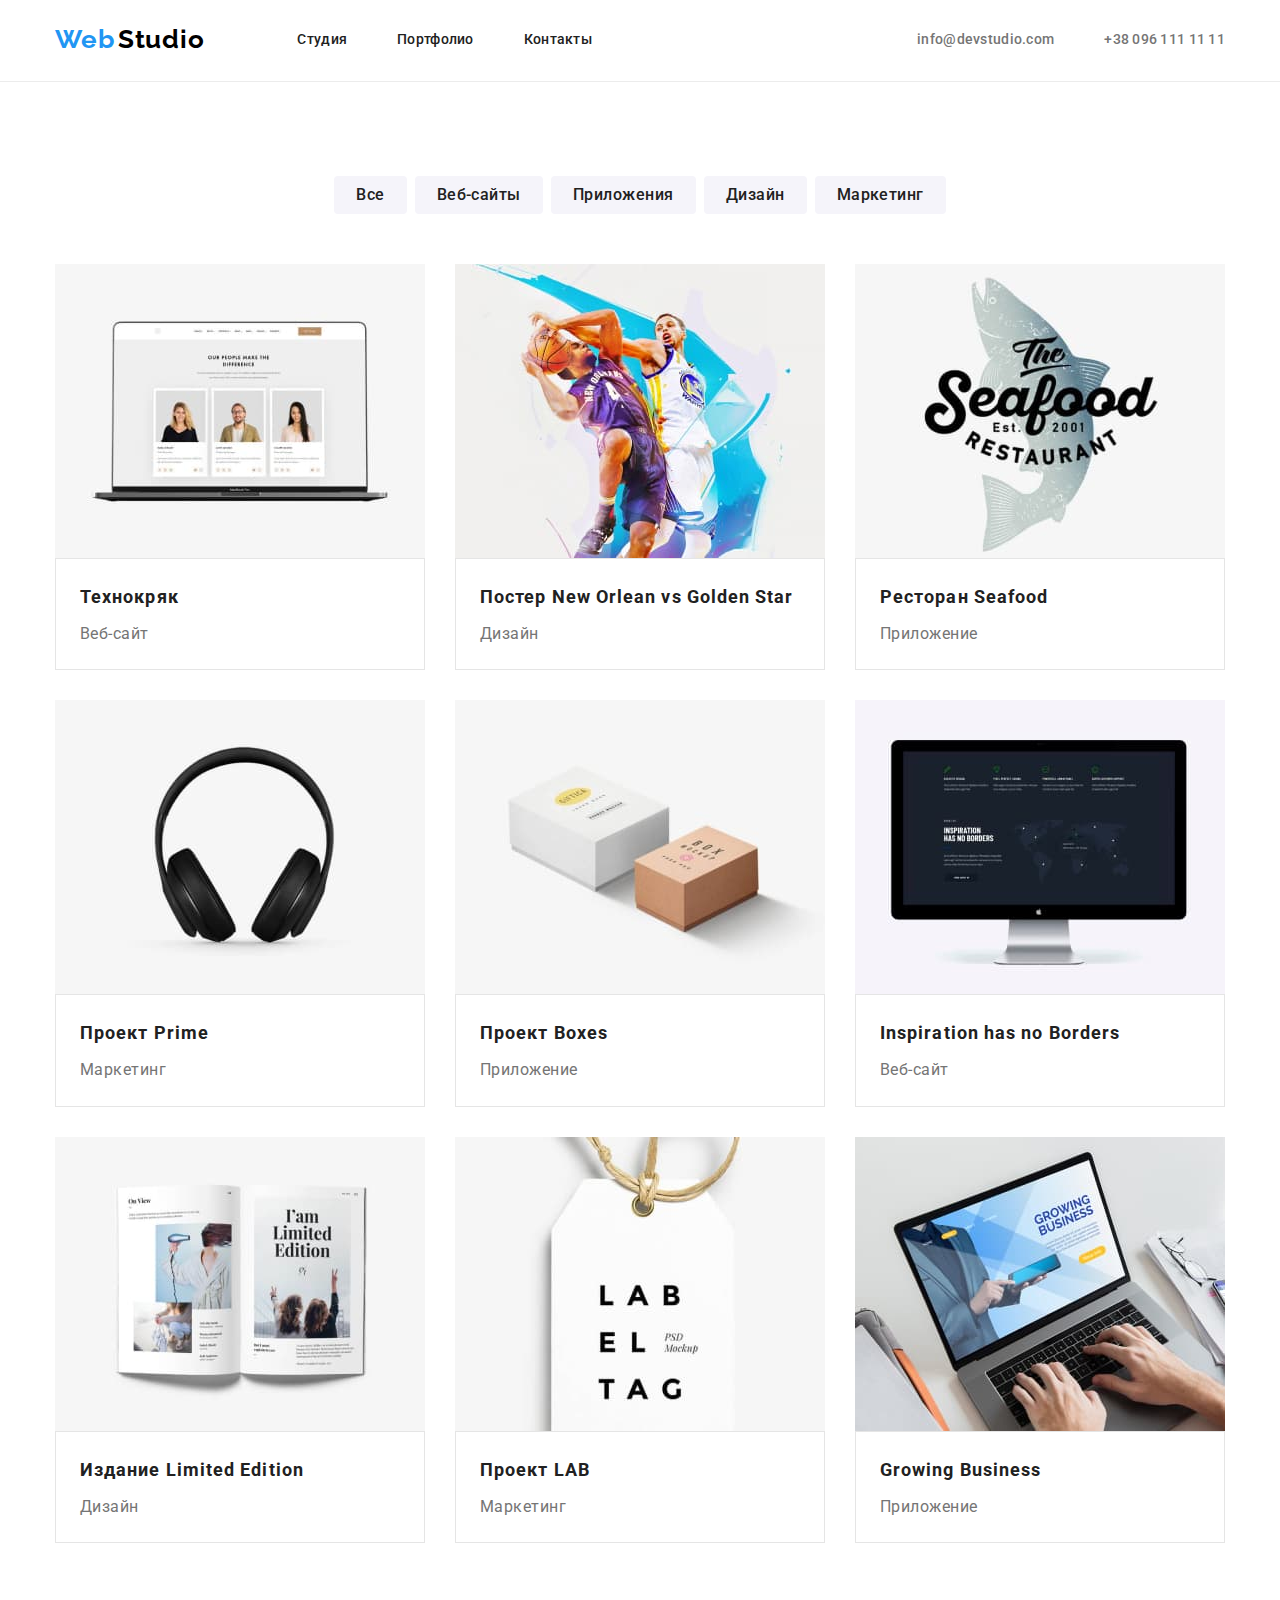
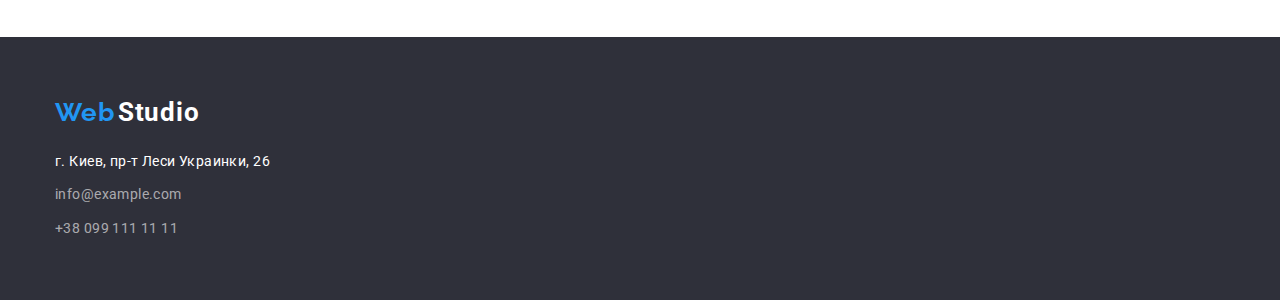
==== portfolio.html @ 3d8e8d91 "baza hw4" ====
<!DOCTYPE html>
<html lang="ru">
  <head>
    <meta charset="UTF-8" />
    <meta http-equiv="X-UA-Compatible" content="IE=edge" />
    <meta name="viewport" content="width=device-width, initial-scale=1.0" />
    <meta name="description" content="Вивчення основ HTML5 для новачків" />
    <title>HW03-1</title>
    <!-- нормалізатор -->
    <link
      rel="stylesheet"
      href="https://cdnjs.cloudflare.com/ajax/libs/modern-normalize/1.0.0/modern-normalize.min.css"
    />
    <link rel="stylesheet" href="css/styles.css" />
    <link
      href="https://fonts.googleapis.com/css2?family=Raleway:wght@700&family=Roboto:wght@400;500;700;900&display=swap"
      rel="stylesheet"
    />
  </head>
  <body>
    <!--шапка сторінки-->
    <header class="header">
      <div class="container box-header">
        <!--навігація сторінки-->
        <nav class="box-nav">
          <div class="header-link">
            <a class="list" href="index.html"
              ><span class="logo-web">Web</span>
              <span class="logo-header">Studio</span>
            </a>
          </div>

          <ul class="header-items list">
            <li class="header-item">
              <a class="list" href="./index.html">Студия</a>
            </li>
            <li class="header-item">
              <a class="list" href="./portfolio.html">Портфолио</a>
            </li>
            <li class="header-item">
              <a class="list" href="Контакты">Контакты</a>
            </li>
          </ul>
        </nav>

        <ul class="box-contacts list">
          <li class="contact">
            <a class="list" href="info@devstudio.com"
              >info@devstudio.com</a
            >
          </li>
          <li class="contact">
            <a class="list" href="tel:+380961111111">+38 096 111 11 11</a>
          </li>
        </ul>
      </div>
    </header>

    <!-- унікальний контент сторінки -->
    <main>
      <h1 class="visually-hidden">портфоліо</h1>
      <section class=" portfolio section">
        <!-- filters -->
        <h2 class="visually-hidden">кнопки переходу по типам проектів</h2>
        <ul class="filters container list">
          <li class="button-filter-list">
            <button class="button-filter" type="button">Все</button>
          </li>
          <li class="button-filter-list">
            <button class="button-filter" type="button">Веб-сайты</button>
          </li>
          <li class="button-filter-list">
            <button class="button-filter" type="button">Приложения</button>
          </li>
          <li class="button-filter-list">
            <button class="button-filter" type="button">Дизайн</button>
          </li>
          <li class="button-filter-list">
            <button class="button-filter" type="button">Маркетинг</button>
          </li>
        </ul>
        <!-- projects -->
        <h2 class="visually-hidden">проекти</h2>
        <ul class="container project-cards list">
          <li class="project-card">
            <img
              src="./images/projects/img-1.jpg"
              alt="на мониторе изображеньі три карточки с фото людей и описанием"
              width="370"
              height="294"
            />
            <div class="project-text">
              <h3 class="project-name">Технокряк</h3>
              <p class="project-type">Веб-сайт</p>
            </div>
          </li>

          <li class="project-card">
            <img
              src="./images/projects/img-2.jpg"
              alt="два баскетболиста Нью Ороеан и Голден Стар в прьіжке"
              width="370"
              height="294"
            />
            <div class="project-text">
              <h3 class="project-name">Постер New Orlean vs Golden Star</h3>
              <p class="project-type">Дизайн</p>
            </div>
          </li>

          <li class="project-card">
            <img
              src="./images/projects/img-3.jpg"
              alt="ємблема ресторана сифуд"
              width="370"
              height="294"
            />
            <div class="project-text">
              <h3 class="project-name">Ресторан Seafood</h3>
              <p class="project-type">Приложение</p>
            </div>
          </li>

          <li class="project-card">
            <img
              src="./images/projects/img-4.jpg"
              alt="черньіе наушники"
              width="370"
              height="294"
            />
            <div class="project-text">
              <h3 class="project-name">Проект Prime</h3>
              <p class="project-type">Маркетинг</p>
            </div>
          </li>

          <li class="project-card">
            <img
              src="./images/projects/img-5.jpg"
              alt="две коробки разного размера"
              width="370"
              height="294"
            />
            <div class="project-text">
              <h3 class="project-name">Проект Boxes</h3>
              <p class="project-type">Приложение</p>
            </div>
          </li>

          <li class="project-card">
            <img
              src="./images/projects/img-6.jpg"
              alt="карта мира и колонки с текстом"
              width="370"
              height="294"
            />
            <div class="project-text">
              <h3 class="project-name">Inspiration has no Borders</h3>
              <p class="project-type">Веб-сайт</p>
            </div>
          </li>

          <li class="project-card">
            <img
              src="./images/projects/img-7.jpg"
              alt="брошюра с текстом ай єм лимитед єдишн"
              width="370"
              height="294"
            />
            <div class="project-text">
              <h3 class="project-name">Издание Limited Edition</h3>
              <p class="project-type">Дизайн</p>
            </div>
          </li>

          <li class="project-card">
            <img
              src="./images/projects/img-8.jpg"
              alt="єтикетка лаб єль таг"
              width="370"
              height="294"
            />
            <div class="project-text">
              <h3 class="project-name">Проект LAB</h3>
              <p class="project-type">Маркетинг</p>
            </div>
          </li>

          <li class="project-card">
            <img
              src="./images/projects/img-9.jpg"
              alt="лаптоп программиста с заставкой Гроавин бизнес"
              width="370"
              height="294"
            />
            <div class="project-text">
              <h3 class="project-name">Growing Business</h3>
              <p class="project-type">Приложение</p>
            </div>
          </li>
        </ul>
      </section>
    </main>
    <!-- підвал сторінки -->
    <footer class="footer">
        <div class="container">
          <a class="footer-link list" href="index.html"
            ><span class="logo-web">Web</span>
            <span class="logo-footer">Studio</span>
          </a>
          <address>
            <ul class="adress-list list">
              <li>
                <p class="adress-text">г. Киев, пр-т Леси Украинки, 26</p>
              </li>
              <li class="adress-link">
                <a class="list" href="info@example.com"
                  >info@example.com</a
                >
              </li>
              <li class="adress-link">
                <a class="list" href="tel:+380991111111"
                  >+38 099 111 11 11</a
                >
              </li>
            </ul>
          </address>
        </div>
      </footer>
    </body>
  </html>
---- css/styles.css ----
:root{
    /* colors */
    --brand-color: #2196F3;
    --logo-color: #000000;
    --text-first: #212121;
    --text-second: #757575;
    --text-third-tlbgc: #FFFFFF;
    --header-line: #ECECEC;
    --bgc-ourcom: #F5F4FA; 
    --bgc-foot-hero: #2F303A;
    --adress-link: rgba(255, 255, 255, 0.6);
    --border-card: #EEEEEE;
    --portfolio-bgc: #E5E5E5;
}

html {
    box-sizing: border-box;
}
*,
*::after,
*::before {
    box-sizing: inherit;
}

/* Стили для обнуления верхних отступов у элементов */
h1,
h2,
h3,
h4,
h5,
h6,
p {
    margin-top: 0;
}

/* Класс для обнуления базовых свойств у списков (ul) */
.list {
    list-style: none;
    padding-left: 0;
    margin: 0;
    text-decoration: none;
    color: inherit;
    font-style: normal;
}

.visually-hidden {
    position: absolute;
    white-space: nowrap;
    width: 1px;
    height: 1px;
    overflow: hidden;
    border: 0;
    padding: 0;
    clip: rect(0 0 0 0);
    clip-path: inset(50%);
    margin: -1px;
}

body {
    font-family:'Roboto','Ralewey','sans-serif';
    font-size: 14px;
    line-height: 1.7;
    letter-spacing: 0.03em;  
    color: #212121; 
    margin: 0;    
}

.container{
    width: 1200px;
    margin-right: auto;
    margin-left: auto;
    padding: 0 15px;
}

.section{
    padding-top: 94px;
    padding-bottom: 94px;
}

img{
    display: block;
}

/* header */
/* nav */
/* logo */
.header{
    border-bottom: 1px solid var(--header-line);
    padding-top: 24px;
    padding-bottom: 25px;
}

.box-header{
    display: flex;
    background-color: var(--text-third-tlbgc);
    justify-content: space-between;
}

.box-nav{
    display: flex;
    align-items: center;
}

.header-link{
    padding: 0px;
    margin-right: 93px;
}


.logo-web{
    color:var(--brand-color);
    font-family: 'Raleway';
    font-style: normal;
    font-weight: 700;
    font-size: 26px;
    line-height: 1.2;
    letter-spacing: 0.03em;  
}

.logo-header{
    color:var(--logo-color);
    font-family: 'Raleway';
    font-style: normal;
    font-weight: 700;
    font-size: 26px;
    line-height: 1.2;
    letter-spacing: 0.03em;
}


    
/* header-items */
.header-items{
    display: flex;
    align-items: center;
}

.header-item {
    color:var(--text-first);
    font-weight: 500;
    font-size: 14px;
    line-height: 1.1;
    letter-spacing: 0.02em;

}

.header-item:not(:last-child){
    margin-right: 50px;
}

.header-item:hover, :focus{
    color:var(--brand-color);
}

/* header-contact */

.box-contacts{
    display: flex;
    align-items: center;
}


.contact {
    color: var(--text-second);
    font-weight: 500;
    font-size: 14px;
    line-height: 1.1;
    letter-spacing: 0.02em;
}

.contact:not(:last-child){
    margin-right: 50px;
}


.contact:hover,:focus{
    color: var(--brand-color);
}

/* main */
/* hero */
.hero {
    background-color: var(--bgc-foot-hero);
    text-align: center;
    padding-top: 200px;
    padding-bottom: 200px;

}
.hero-title {
    font-weight: 900;
    font-size: 44px;
    line-height: 1.4;
    text-align: center;
    letter-spacing: 0.06em;
    text-transform: uppercase;
    color: var(--text-third-tlbgc);
    margin-bottom: 30px;
}

.button-hero{
    background-color: var(--brand-color);
    color: var(--text-third-tlbgc);
    font-weight: 700;
    font-size: 16px;
    line-height: 1.86;
    letter-spacing: 0.06em;
    text-align: center;
    cursor: pointer;
    border: 0px solid transparent;
    border-radius: 4px;
    padding: 10px 32px;
    box-shadow: 0px 4px 4px rgba(0, 0, 0, 0.15);

} 

.button-hero:focus{
    color: var(--text-third-tlbgc);
}


/* секція особливості/features */

.features {
    display: flex;
} 

.features-items{
    display: flex;
}

.features-item{
    width: 270px;
}

.features-item:not(:last-child){
    margin-right: 30px;
}

.features-title{
    color:var(--text-first);
    font-style: normal;
    font-weight: 700;
    font-size: 14px;
    line-height: calc(16/14);
    letter-spacing: 0.03em; 
    text-transform: uppercase;
    margin-bottom: 10px; 
}

.features-text{
    color: var(--text-second);
    font-size: 14px;
    line-height: calc(24/14);
    letter-spacing: 0.03em;
    margin-bottom: 0px;
}

/* чем мьі занимаемся/діяльність/activity */

.activity{
    padding-top: 0px;
}

.activity-title{
    font-weight: 700;
    font-size: 36px;
    line-height: calc(42/36);
    text-align: center;
    letter-spacing: 0.03em;
    margin-bottom: 50px;  
}

.activity-items{
    display: flex;
    justify-content: space-between;
}

.activity-item img{
    display: block;
}

/* наша команда */

.team{
    background-color: var(--bgc-ourcom);
}


.team-title{
    font-weight: 700;
    font-size: 36px;
    line-height: 1.2;
    text-align: center;
    letter-spacing: 0.03em; 
    margin-bottom: 50px;
}

.team-items{
    display: flex;
    justify-content: space-between;
    text-align: center;
} 
.team-item{
    box-shadow: 0px 1px 3px rgba(0, 0, 0, 0.12), 0px 1px 1px rgba(0, 0, 0, 0.14), 0px 2px 1px rgba(0, 0, 0, 0.2);
    border-radius: 0px 0px 4px 4px;
    background-color: var(--text-third-tlbgc);
}

.team-caption{
    padding-top: 30px;
    padding-bottom: 30px;
}

.teamcard{
    font-weight: 500;
    font-size: 16px;
    line-height: 1.2;
    letter-spacing: 0.03em;
    margin-bottom: 10px;
}
.teamcard-text{
    color: var(--text-second);
    font-size: 16px;
    line-height: 1.2;
    letter-spacing: 0.03em;
    margin-bottom: 0px;
}

/* page2 portfolio */

.portfolio{
}

.filters{
    display: flex;
    justify-content: center;
    margin-bottom: 50px;
}


.button-filter{
    /* display: inline-block; */
    color: var(--text-first);
    background-color: var(--bgc-ourcom);
    border-radius: 4px;
    cursor: pointer;
    padding: 6px 22px;
    font-family: 'Roboto';
    font-style: normal;
    font-weight: 500;
    font-size: 16px;
    line-height: calc(26/16);
    text-align: center;
    letter-spacing: 0.03em;
    border: 0px solid transparent;
}

.button-filter-list:not(:last-child){
    margin-right: 8px;
}

.button-filter:hover{    
    background: #2196F3;
    color:var(--text-third-tlbgc);
}

.button-filter:focus{    
    background-color: #2196F3;
    color:var(--text-third-tlbgc);
}

.project-cards{
    display: flex;
    flex-wrap: wrap;
    gap: 30px;
}

.project-card{
    background: var(--text-third-tlbgc);
    /* border: 1px solid var(#EEEEEE) */
}

.project-text{
    padding: 20px 24px;
    border-color: #000000;
    border: 1px solid var(--portfolio-bgc)

}

.project-name{
    font-weight: 700;
    font-size: 18px;
    line-height: 2;
    letter-spacing: 0.06em;
    margin-bottom: 4px;
}

.project-type{
    color: var(--text-second);
    font-size: 16px;
    line-height: 1.9;
    letter-spacing: 0.03em;
    margin-bottom: 0px;
}




/* footer */
.footer{
    background-color: var(--bgc-foot-hero);
    padding-top: 60px;
    padding-bottom: 60px;
}

.footer-link{
    display: inline-block;
    margin-bottom: 20px;
}
.logo-web{
    color:var(--brand-color);
    font-weight: 700;
    font-size: 26px;
    line-height: 1.2;
    letter-spacing: 0.03em;
}

.logo-footer{
    color: var(--text-third-tlbgc);
    font-weight: 700;
    font-size: 26px;
    line-height: 1.2;
    letter-spacing: 0.03em;
}

address {
    width: 231px;
    /* height: max-content; */
}

.adress-text{
    color: var(--text-third-tlbgc);
    font-size: 14px;
    line-height: calc(24/14);
    letter-spacing: 0.03em;
    margin-bottom: 0px;
}
.adress-link{
    display: inline-block;
    color: var(--adress-link);
    font-size: 14px;
    line-height: calc(24/14);
    letter-spacing: 0.03em;
    margin-top: 9px;
}

.adress-link:hover,:focus{
    color: var(--brand-color);
}
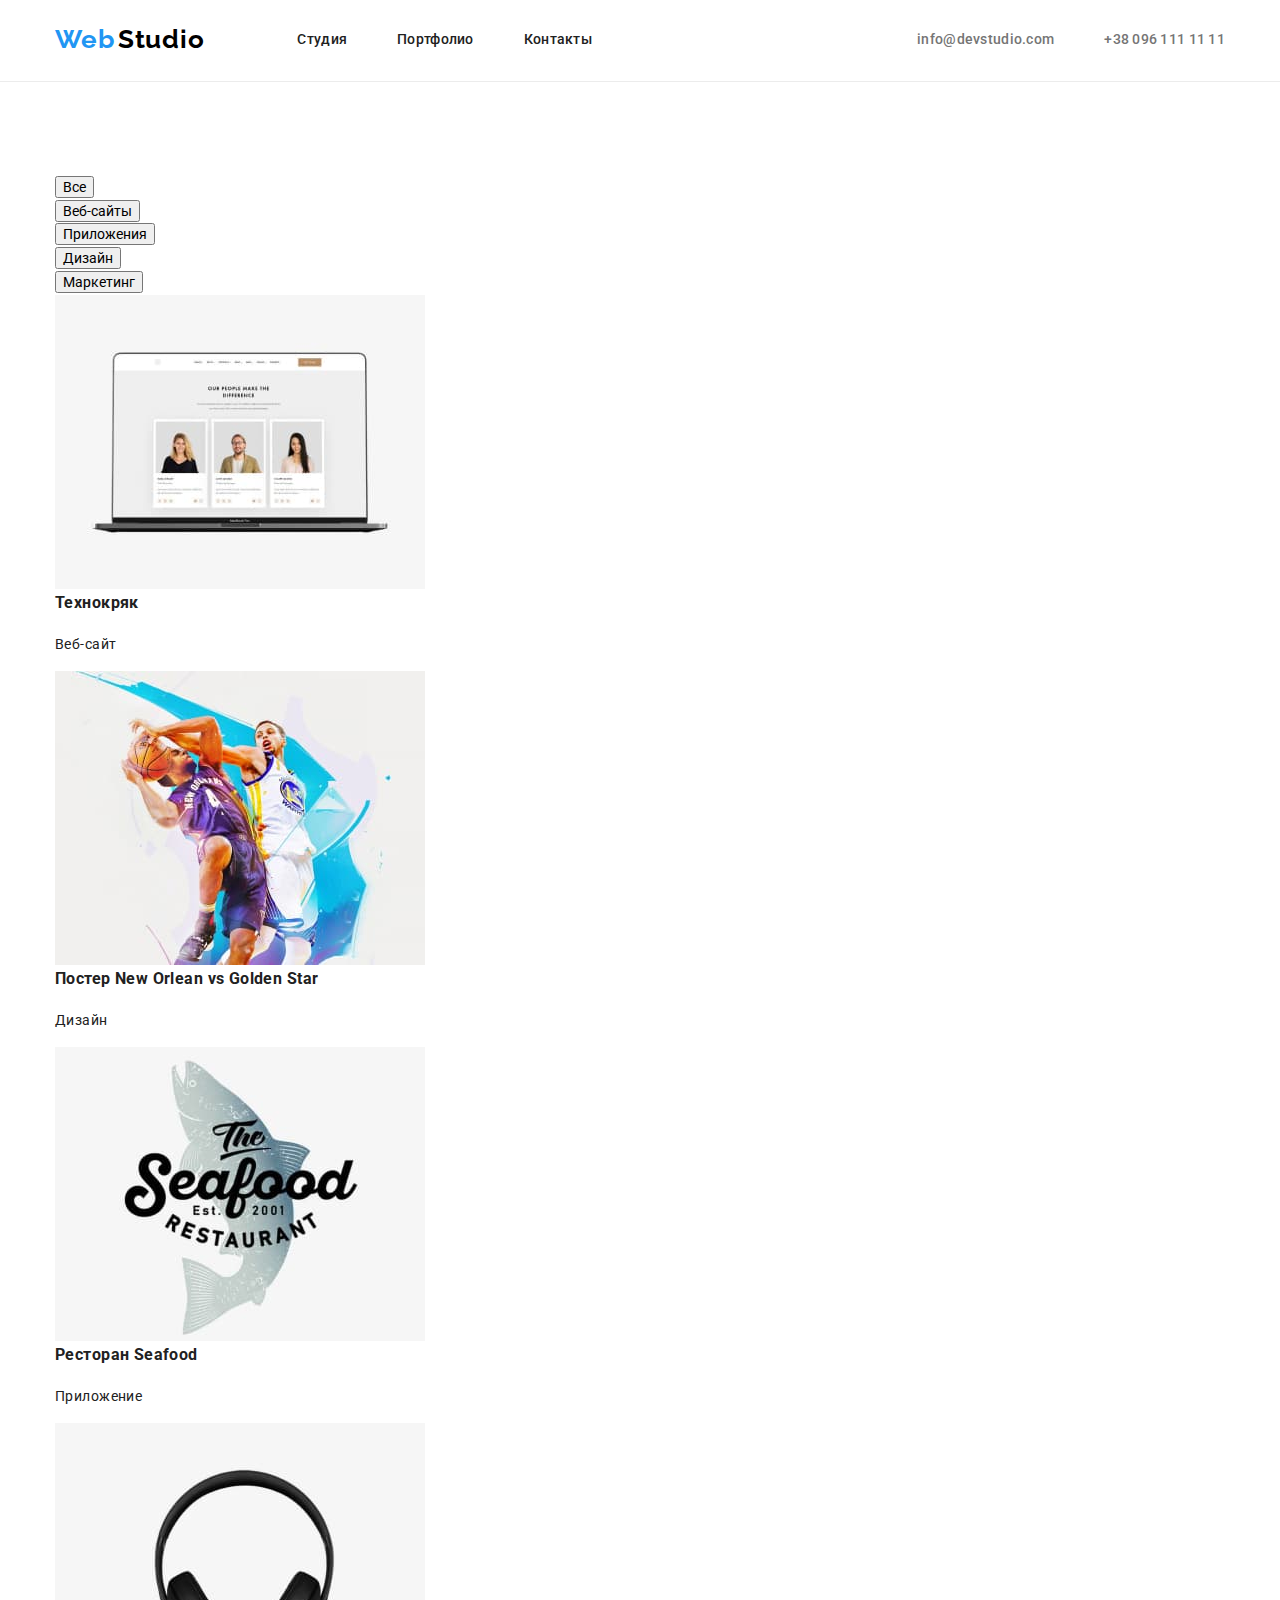
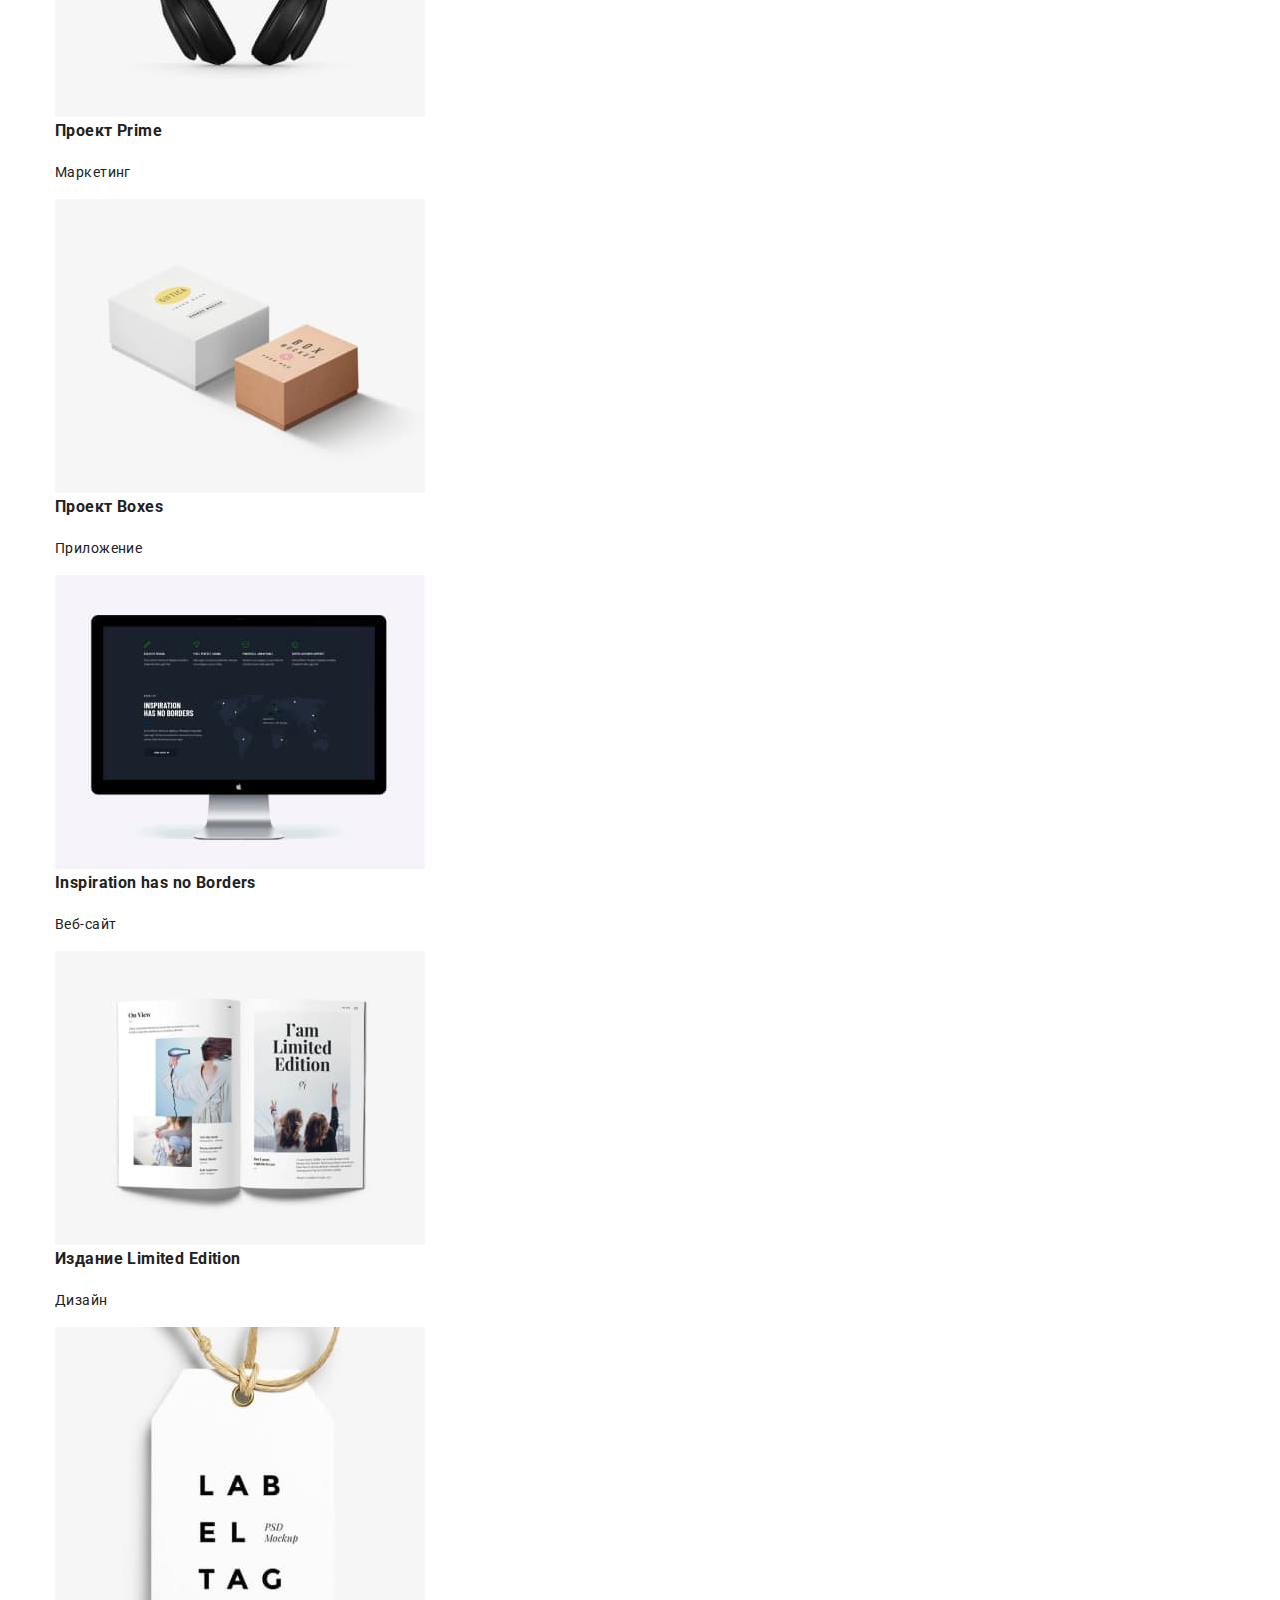
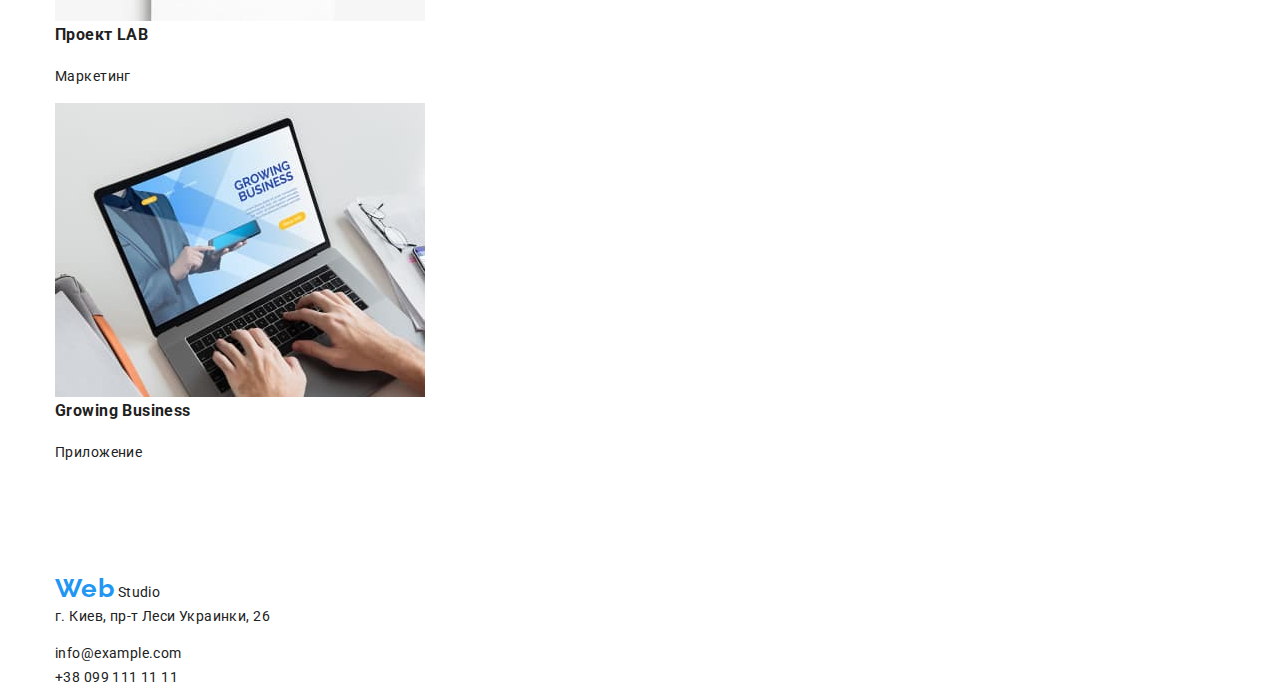
==== commit cef0eec2: "bags" ====
--- a/portfolio.html
+++ b/portfolio.html
@@ -5,7 +5,7 @@
     <meta http-equiv="X-UA-Compatible" content="IE=edge" />
     <meta name="viewport" content="width=device-width, initial-scale=1.0" />
     <meta name="description" content="Вивчення основ HTML5 для новачків" />
-    <title>HW03-1</title>
+    <title>HW04-2</title>
     <!-- нормалізатор -->
     <link
       rel="stylesheet"
--- a/css/styles.css
+++ b/css/styles.css
@@ -11,6 +11,7 @@
     --adress-link: rgba(255, 255, 255, 0.6);
     --border-card: #EEEEEE;
     --portfolio-bgc: #E5E5E5;
+    --bgc-image-hero: #C4C4C4;
 }
 
 html {
@@ -180,12 +181,27 @@
 /* main */
 /* hero */
 .hero {
-    background-color: var(--bgc-foot-hero);
+    /* background-color: var(--bgc-foot-hero); */
     text-align: center;
     padding-top: 200px;
     padding-bottom: 200px;
-
-}
+}
+
+.overlay{
+    max-width: 1600px;
+    min-height: 600;
+    margin-left: auto;
+    margin-right: auto;
+    outline: 5px solid red;
+
+    background-image: url(../images/hero/Img-hero.jpg);
+    /* background: rgba(47, 48, 58, 0.4); */
+    background-repeat: no-repeat;
+    background-position: center;
+    background-size: cover;
+
+}
+
 .hero-title {
     font-weight: 900;
     font-size: 44px;
@@ -218,6 +234,8 @@
 }
 
 
+
+
 /* секція особливості/features */
 
 .features {
@@ -325,6 +343,26 @@
     letter-spacing: 0.03em;
     margin-bottom: 0px;
 }
+
+/* Постійні клієнти */
+
+.clients{
+
+}
+
+.clients-title{
+    font-weight: 700;
+font-size: 36px;
+line-height: calc(42/36);
+text-align: center;
+letter-spacing: 0.03em;
+
+}
+
+.clients-items{
+    display: flex;
+    justify-content: space-between;
+    text-align: center;
 
 /* page2 portfolio */
 
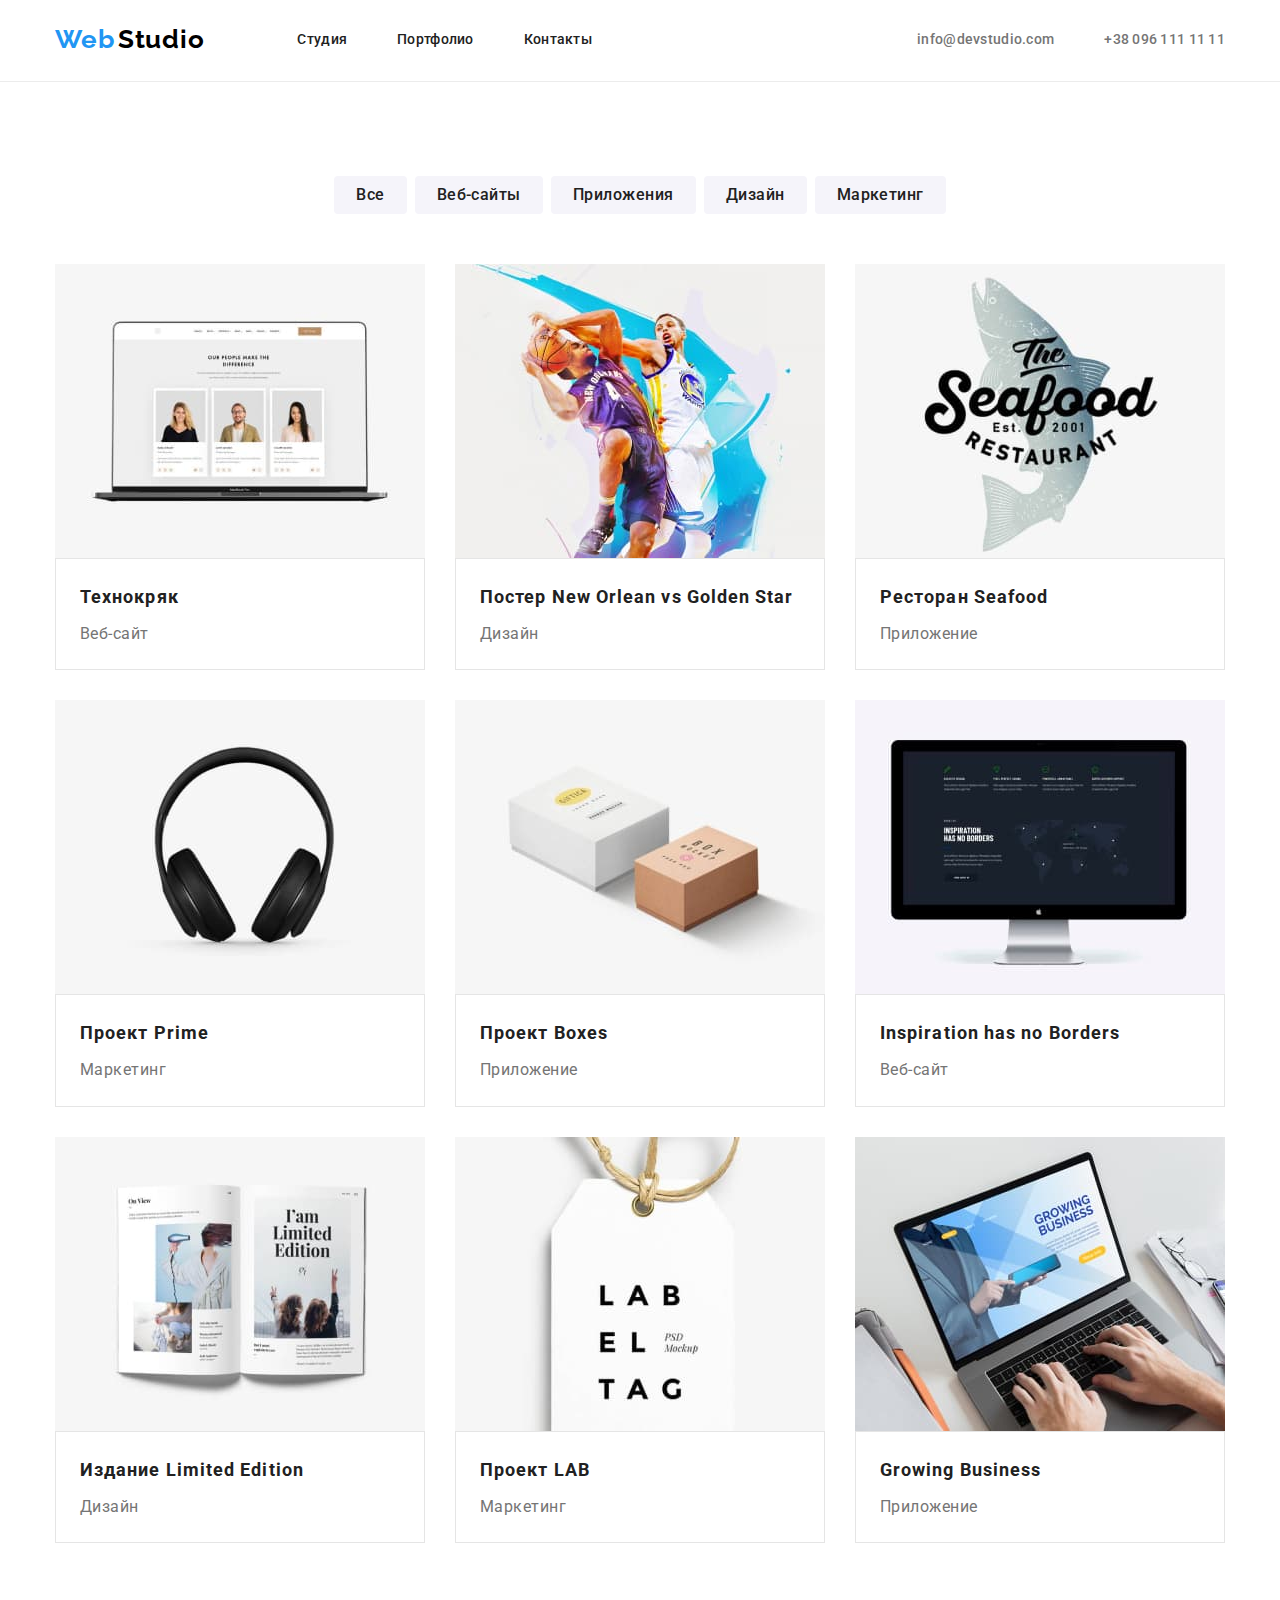
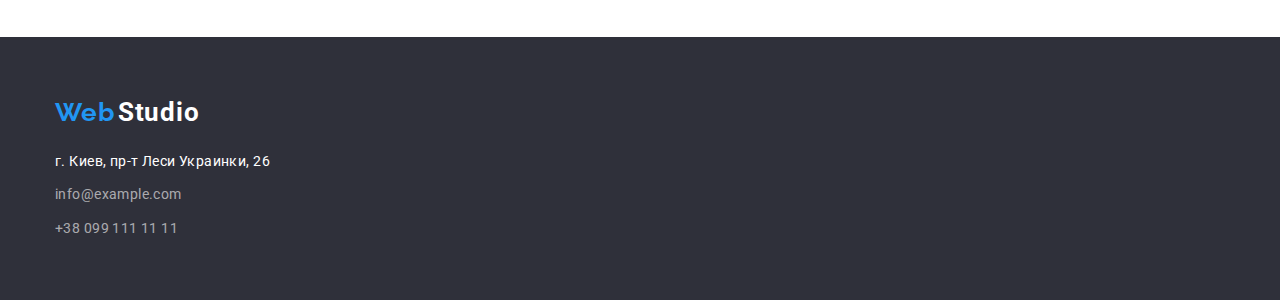
==== commit a790d941: "+section clients" ====
--- a/portfolio.html
+++ b/portfolio.html
@@ -59,7 +59,7 @@
     <!-- унікальний контент сторінки -->
     <main>
       <h1 class="visually-hidden">портфоліо</h1>
-      <section class=" portfolio section">
+      <section class="portfolio section">
         <!-- filters -->
         <h2 class="visually-hidden">кнопки переходу по типам проектів</h2>
         <ul class="filters container list">
--- a/css/styles.css
+++ b/css/styles.css
@@ -356,13 +356,18 @@
 line-height: calc(42/36);
 text-align: center;
 letter-spacing: 0.03em;
+margin-bottom: 50;
 
 }
 
 .clients-items{
     display: flex;
     justify-content: space-between;
-    text-align: center;
+    
+}
+.clients-item:not(:last-child){
+    margin-right: 30px;
+}
 
 /* page2 portfolio */
 
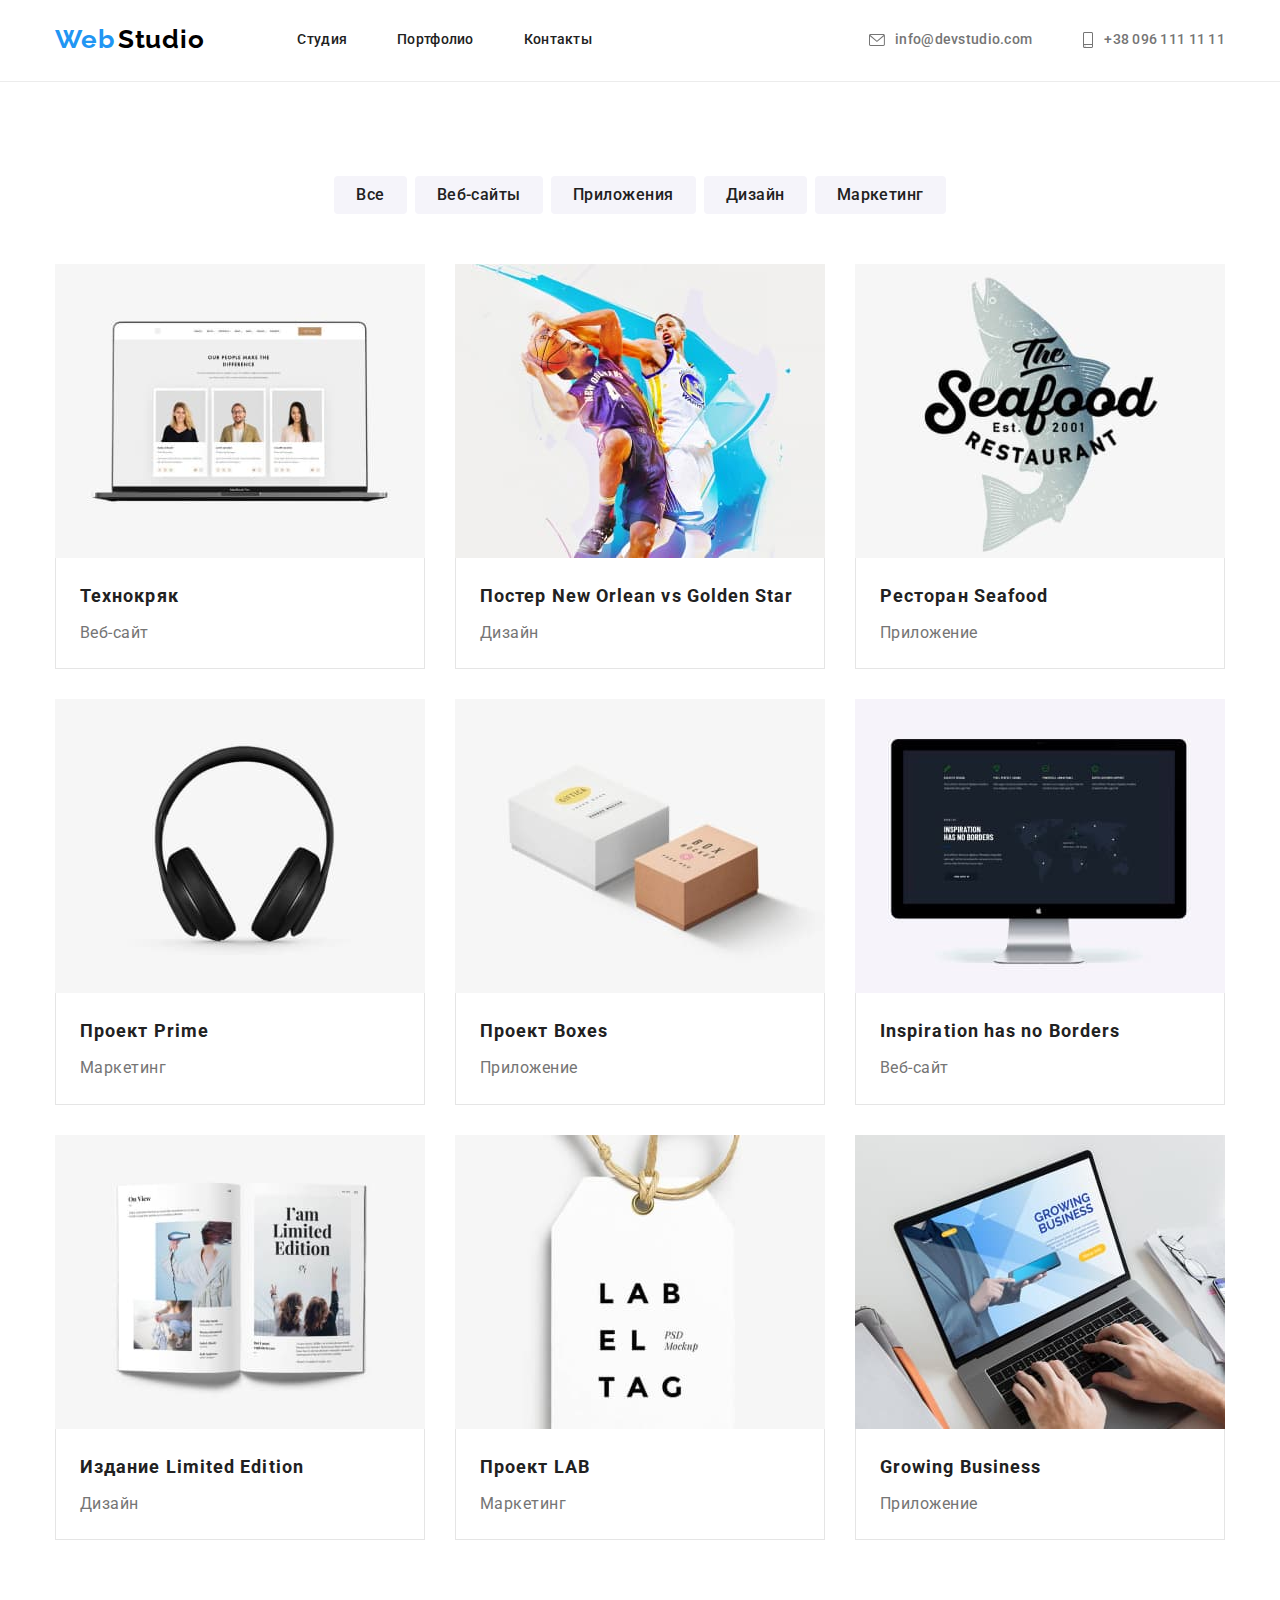
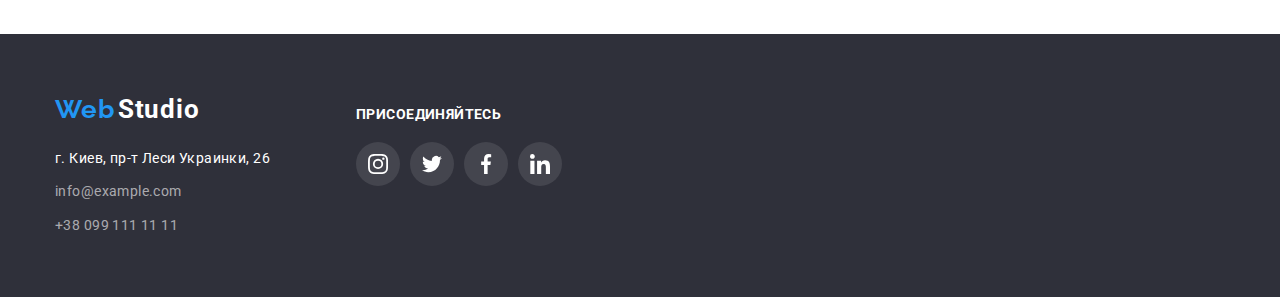
==== commit 31f572d3: "це було довго..." ====
--- a/portfolio.html
+++ b/portfolio.html
@@ -45,12 +45,20 @@
 
         <ul class="box-contacts list">
           <li class="contact">
-            <a class="list" href="info@devstudio.com"
-              >info@devstudio.com</a
+            <a class="mail list" href="info@devstudio.com">
+              <svg class="svg-header" width="16" height="12">
+                <use href="./images/svg/icons.svg#envelope"></use>
+              </svg>
+              info@devstudio.com</a
             >
           </li>
           <li class="contact">
-            <a class="list" href="tel:+380961111111">+38 096 111 11 11</a>
+            <a class="phone list" href="tel:+380961111111">
+              <svg class="svg-header" width="12" height="16">
+                <use href="./images/svg/icons.svg#smartphone"></use>
+              </svg>
+              +38 096 111 11 11
+            </a>
           </li>
         </ul>
       </div>
@@ -58,11 +66,12 @@
 
     <!-- унікальний контент сторінки -->
     <main>
-      <h1 class="visually-hidden">портфоліо</h1>
       <section class="portfolio section">
+        <div class="container">
+          <h1 class="visually-hidden">портфоліо</h1>
         <!-- filters -->
         <h2 class="visually-hidden">кнопки переходу по типам проектів</h2>
-        <ul class="filters container list">
+        <ul class="filters list">
           <li class="button-filter-list">
             <button class="button-filter" type="button">Все</button>
           </li>
@@ -81,7 +90,8 @@
         </ul>
         <!-- projects -->
         <h2 class="visually-hidden">проекти</h2>
-        <ul class="container project-cards list">
+        <ul class="project-cards list">
+
           <li class="project-card">
             <img
               src="./images/projects/img-1.jpg"
@@ -199,11 +209,17 @@
             </div>
           </li>
         </ul>
-      </section>
-    </main>
-    <!-- підвал сторінки -->
+      </div>
+    </section>
+  </main>
+        
+        
+    <!-- підвал сторінки-->
     <footer class="footer">
-        <div class="container">
+      
+      <div class="container footer-blocks">
+        <h2 class="visually-hidden section-title">Все способьі коммуникации</h2>
+        <div class="footer-contacts">
           <a class="footer-link list" href="index.html"
             ><span class="logo-web">Web</span>
             <span class="logo-footer">Studio</span>
@@ -213,19 +229,73 @@
               <li>
                 <p class="adress-text">г. Киев, пр-т Леси Украинки, 26</p>
               </li>
-              <li class="adress-link">
-                <a class="list" href="info@example.com"
-                  >info@example.com</a
-                >
+              <li>
+                <a class="adress-link list" href="info@example.com">info@example.com</a>
               </li>
-              <li class="adress-link">
-                <a class="list" href="tel:+380991111111"
-                  >+38 099 111 11 11</a
-                >
+              <li>
+                <a class="adress-link list" href="tel:+380991111111">+38 099 111 11 11</a>
               </li>
             </ul>
           </address>
         </div>
-      </footer>
-    </body>
-  </html>+
+        <div class="footer-social">
+          <h3 class="social-subtitle">Присоединяйтесь</h3>
+          <ul class="social-links list">
+            <li class="social-network-li">
+              <a
+                class="network-link"
+                href=""
+                target="_blank"
+                aria-label="инстаграм компании"
+              >
+                <svg class="svg-social" width="20" height="20">
+                  <use href="./images/svg/icons.svg#instagram"></use>
+                </svg>
+              </a>
+            </li>
+
+            <li class="social-network-li">
+              <a
+                class="network-link"
+                href=""
+                target="_blank"
+                aria-label="твиттер компании"
+              >
+                <svg class="svg-social" width="20" height="20">
+                  <use href="./images/svg/icons.svg#twitter"></use>
+                </svg>
+              </a>
+            </li>
+
+            <li class="social-network-li">
+              <a
+                class="network-link"
+                href=""
+                target="_blank"
+                aria-label="фейсбук компании"
+              >
+                <svg class="svg-social" width="20" height="20">
+                  <use href="./images/svg/icons.svg#facebook"></use>
+                </svg>
+              </a>
+            </li>
+
+            <li class="social-network-li">
+              <a
+                class="network-link"
+                href=""
+                target="_blank"
+                aria-label="линкед ин компании"
+              >
+                <svg class="svg-social" width="20" height="20">
+                  <use href="./images/svg/icons.svg#linkedin"></use>
+                </svg>
+              </a>
+            </li>
+          </ul>
+        </div>
+      </div>
+    </footer>
+  </body>
+</html>--- a/css/styles.css
+++ b/css/styles.css
@@ -12,6 +12,10 @@
     --border-card: #EEEEEE;
     --portfolio-bgc: #E5E5E5;
     --bgc-image-hero: #C4C4C4;
+    --social-icons: #AFB1B8;
+    --footer-icon-bgc: 
+    rgba(255, 255, 255, 0.1);
+
 }
 
 html {
@@ -169,14 +173,28 @@
     letter-spacing: 0.02em;
 }
 
+.mail,
+.phone{
+    display: flex;
+    align-items: center;
+    justify-content: center;
+}
+.svg-header{
+    fill: currentColor;
+    margin-right: 10px;
+
+}
+
 .contact:not(:last-child){
     margin-right: 50px;
 }
 
 
-.contact:hover,:focus{
+.mail:hover,:focus,
+.phone:hover,:focus{
     color: var(--brand-color);
 }
+
 
 /* main */
 /* hero */
@@ -192,10 +210,14 @@
     min-height: 600;
     margin-left: auto;
     margin-right: auto;
-    outline: 5px solid red;
-
-    background-image: url(../images/hero/Img-hero.jpg);
-    /* background: rgba(47, 48, 58, 0.4); */
+
+    background-image: linear-gradient(
+        to right,
+    rgba(47, 48, 58, 0.4),
+    rgba(47, 48, 58, 0.4)
+    ),
+    url(../images/hero/Img-hero.jpg);
+
     background-repeat: no-repeat;
     background-position: center;
     background-size: cover;
@@ -246,10 +268,55 @@
     display: flex;
 }
 
+
 .features-item{
     width: 270px;
 }
 
+.antenna::before{
+    content:"" ;
+    display: block;
+    height: 120px;
+    margin-bottom: 30px;
+    background-image:url(../images/svg/зразки/antenna.svg);
+    /* outline: 5px solid rgb(4, 0, 255); */
+    background-color: var(--bgc-ourcom);
+    background-repeat: no-repeat;
+    background-position: center;
+}
+.clock::before{
+    content:"" ;
+    display: block;
+    height: 120px;
+    margin-bottom: 30px;
+    background-image:url(../images/svg/зразки/clock.svg);
+    /* outline: 5px solid rgb(4, 0, 255); */
+    background-color: var(--bgc-ourcom);
+    background-repeat: no-repeat;
+    background-position: center;
+}
+.diagram::before{
+    content:"" ;
+    display: block;
+    height: 120px;
+    margin-bottom: 30px;
+    background-image:url(../images/svg/зразки/diagram.svg);
+    /* outline: 5px solid rgb(4, 0, 255); */
+    background-color: var(--bgc-ourcom);
+    background-repeat: no-repeat;
+    background-position: center;
+}
+.astronaut::before{
+    content:"" ;
+    display: block;
+    height: 120px;
+    margin-bottom: 30px;
+    background-image:url(../images/svg/зразки/astronaut.svg);
+    /* outline: 5px solid rgb(4, 0, 255); */
+    background-color: var(--bgc-ourcom);
+    background-repeat: no-repeat;
+    background-position: center;
+}
 .features-item:not(:last-child){
     margin-right: 30px;
 }
@@ -342,32 +409,81 @@
     line-height: 1.2;
     letter-spacing: 0.03em;
     margin-bottom: 0px;
-}
+    margin-bottom: 16px;
+}
+.teamcard-links{
+    display: flex;
+    justify-content: center;
+}
+
+.teamcard-li:not(:last-child){
+    margin-right: 10px;
+}
+
+.teamcard-link{
+    display: flex;
+    justify-content: center;
+    align-items: center;
+    width: 44px;
+    height: 44px;
+    background-color: var(--text-third-tlbgc);
+    border-radius: 50%;
+    fill: var(--social-icons);
+}
+
+
+.teamcard-link:hover,
+.teamcard-link:focus{
+    background-color: var(--brand-color);
+    fill: var(--text-third-tlbgc);
+}
+
+
+
 
 /* Постійні клієнти */
 
-.clients{
-
-}
 
 .clients-title{
     font-weight: 700;
-font-size: 36px;
-line-height: calc(42/36);
-text-align: center;
-letter-spacing: 0.03em;
-margin-bottom: 50;
+    font-size: 36px;
+    line-height: calc(42/36);
+    text-align: center;
+    letter-spacing: 0.03em;
+    margin-bottom: 50px;
 
 }
 
 .clients-items{
     display: flex;
     justify-content: space-between;
-    
-}
-.clients-item:not(:last-child){
-    margin-right: 30px;
-}
+    flex-wrap: wrap;
+    align-items: center;
+}
+
+.clients-item{
+    border: 1px solid var(--social-icons);
+    border-radius: 4px;
+    width: 170px;
+    height: 92px;
+    /* outline: 5px solid red; */
+}
+
+.clients-link{
+    display: flex;
+    justify-content: center;
+    align-items: center;
+    width: 100%;
+    height: 100%;
+    fill: var(--social-icons);
+}
+
+.clients-link:hover,
+.clients-link:focus{
+    fill: var(--brand-color);
+    border: 1px solid var(--brand-color);
+}
+
 
 /* page2 portfolio */
 
@@ -382,35 +498,33 @@
 
 
 .button-filter{
-    /* display: inline-block; */
     color: var(--text-first);
     background-color: var(--bgc-ourcom);
+    border: 0px solid transparent;
     border-radius: 4px;
     cursor: pointer;
     padding: 6px 22px;
     font-family: 'Roboto';
-    font-style: normal;
     font-weight: 500;
     font-size: 16px;
     line-height: calc(26/16);
     text-align: center;
     letter-spacing: 0.03em;
-    border: 0px solid transparent;
 }
 
 .button-filter-list:not(:last-child){
     margin-right: 8px;
 }
 
-.button-filter:hover{    
-    background: #2196F3;
+.button-filter:hover,
+.button-filter:focus{    
+    background: var(--brand-color);
     color:var(--text-third-tlbgc);
-}
-
-.button-filter:focus{    
-    background-color: #2196F3;
-    color:var(--text-third-tlbgc);
-}
+    box-shadow: 0px 3px 1px rgba(0, 0, 0, 0.1),
+     0px 1px 2px rgba(0, 0, 0, 0.08),
+      0px 2px 2px rgba(0, 0, 0, 0.12);
+}
+
 
 .project-cards{
     display: flex;
@@ -420,15 +534,23 @@
 
 .project-card{
     background: var(--text-third-tlbgc);
-    /* border: 1px solid var(#EEEEEE) */
-}
+    /* border: 1px solid var(--border-card); */
+    
+}
+.project-card:hover,
+:focus{
+    box-shadow: 0px 1px 1px rgba(0, 0, 0, 0.12), 0px 4px 4px rgba(0, 0, 0, 0.06), 
+    1px 4px 6px rgba(0, 0, 0, 0.16);
+}
+
 
 .project-text{
     padding: 20px 24px;
-    border-color: #000000;
-    border: 1px solid var(--portfolio-bgc)
-
-}
+    border-right: 1px solid var(--portfolio-bgc);
+border-left: 1px solid  var(--portfolio-bgc);
+border-bottom: 1px solid  var(--portfolio-bgc);
+}
+
 
 .project-name{
     font-weight: 700;
@@ -456,6 +578,15 @@
     padding-bottom: 60px;
 }
 
+.footer-blocks{
+    display: flex;
+}
+
+.footer-contacts{
+    width: 231px;
+    margin-right: 70px;
+}
+
 .footer-link{
     display: inline-block;
     margin-bottom: 20px;
@@ -476,10 +607,7 @@
     letter-spacing: 0.03em;
 }
 
-address {
-    width: 231px;
-    /* height: max-content; */
-}
+
 
 .adress-text{
     color: var(--text-third-tlbgc);
@@ -488,6 +616,7 @@
     letter-spacing: 0.03em;
     margin-bottom: 0px;
 }
+
 .adress-link{
     display: inline-block;
     color: var(--adress-link);
@@ -497,6 +626,45 @@
     margin-top: 9px;
 }
 
-.adress-link:hover,:focus{
+/* .adress-link:hover,
+.adress-link:focus{
     color: var(--brand-color);
-}+} */
+
+.social-subtitle{
+    color: var(--text-third-tlbgc);
+    font-weight: 700;
+    font-size: 14px;
+    line-height: calc(16/14);
+    letter-spacing: 0.03em;
+    text-transform: uppercase;
+    padding-top: 12px;
+    margin-bottom: 20px;
+}
+
+
+.social-links{
+    display: flex;
+    justify-content: center;
+}
+
+.social-network-li:not(:last-child){
+    margin-right: 10px;
+}
+
+.network-link{
+    display: flex;
+    justify-content: center;
+    align-items: center;
+    width: 44px;
+    height: 44px;
+    background-color: var(--footer-icon-bgc);
+    border-radius: 50%;
+    fill: var(--text-third-tlbgc);
+}
+
+.network-link:hover,
+.network-link:focus{
+    background-color: var(--brand-color);
+    fill: var(--text-third-tlbgc);
+}
